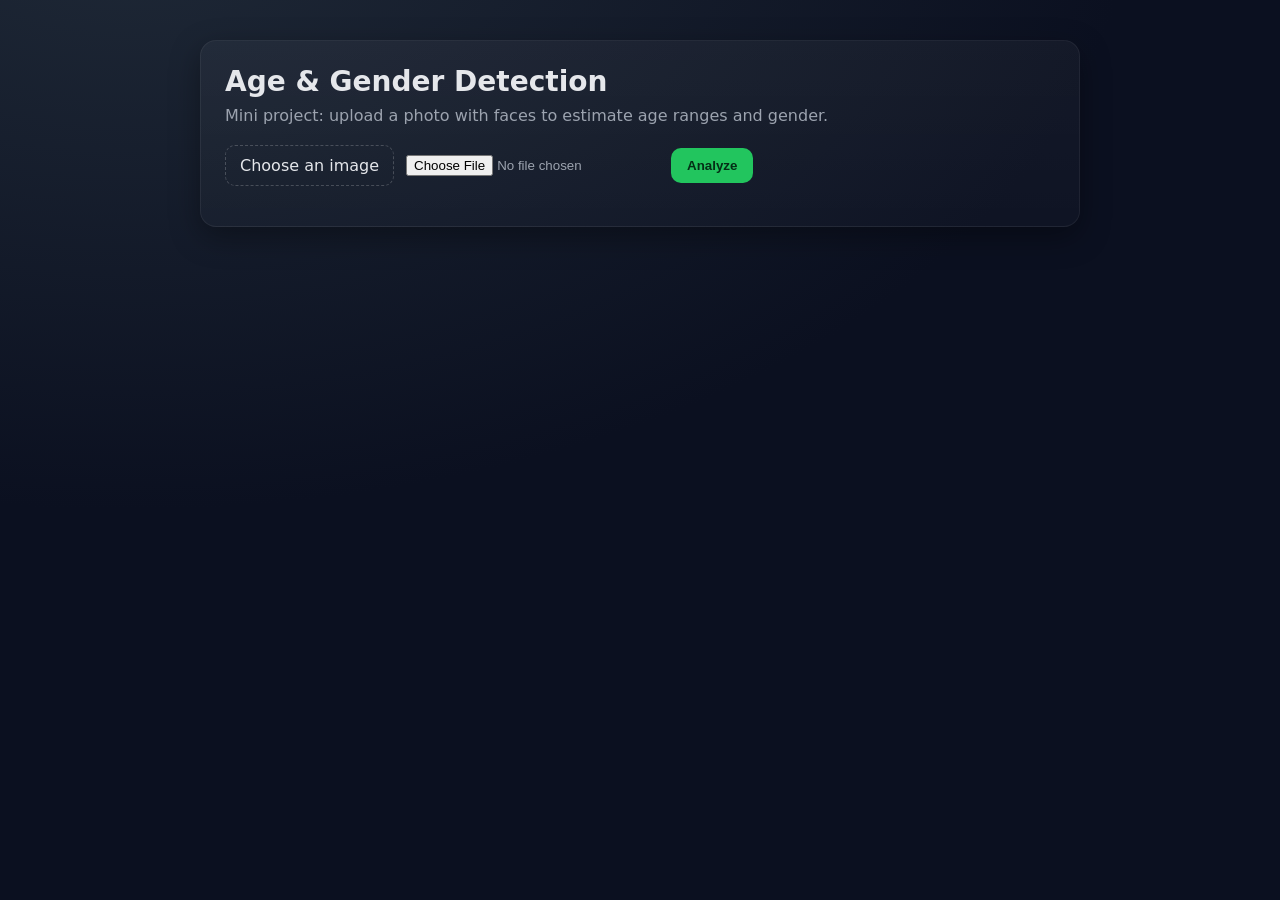
==== templates/index.html @ 151ec4d5 "Add age and gender detection web app with Flask and OpenCV Co-authored-by: kotianmanvith2 <kotianman" ====
<!DOCTYPE html>
<html lang="en">
<head>
  <meta charset="UTF-8" />
  <meta name="viewport" content="width=device-width, initial-scale=1.0" />
  <title>Age & Gender Detection</title>
  <link rel="stylesheet" href="/static/style.css" />
</head>
<body>
  <div class="container">
    <h1>Age & Gender Detection</h1>
    <p class="subtitle">Mini project: upload a photo with faces to estimate age ranges and gender.</p>

    <form id="upload-form">
      <label for="image-input" class="file-label">Choose an image</label>
      <input id="image-input" name="image" type="file" accept="image/*" />
      <button type="submit">Analyze</button>
    </form>

    <div id="preview" class="preview hidden">
      <p>Preview:</p>
      <img id="preview-img" alt="preview" />
    </div>

    <div id="result" class="result hidden">
      <p>Annotated result:</p>
      <img id="annotated-img" alt="annotated" />
      <div id="faces"></div>
    </div>

    <div id="error" class="error hidden"></div>
  </div>

  <script src="/static/script.js"></script>
</body>
</html>
---- static/style.css ----
:root { --bg: #0f172a; --card: #111827; --text: #e5e7eb; --muted: #9ca3af; --accent: #22c55e; }
* { box-sizing: border-box; }
body { margin: 0; font-family: ui-sans-serif, system-ui, -apple-system, Segoe UI, Roboto, Ubuntu, Cantarell, Noto Sans, Arial, "Apple Color Emoji", "Segoe UI Emoji"; background: radial-gradient(1000px 600px at 10% -10%, #1f2937, #0b1020) fixed; color: var(--text);}
.container { max-width: 880px; margin: 40px auto; padding: 24px; background: linear-gradient(180deg, rgba(255,255,255,0.04), rgba(255,255,255,0.02)); border: 1px solid rgba(255,255,255,0.06); border-radius: 16px; box-shadow: 0 10px 30px rgba(0,0,0,0.35); }
h1 { margin: 0 0 8px; font-size: 28px; }
.subtitle { margin: 0 0 20px; color: var(--muted); }
form { display: flex; gap: 12px; align-items: center; margin-bottom: 16px; }
.file-label { padding: 10px 14px; border: 1px dashed rgba(255,255,255,0.2); border-radius: 10px; cursor: pointer; }
input[type="file"] { color: var(--muted); }
button { background: var(--accent); color: #052e16; border: none; padding: 10px 16px; border-radius: 10px; font-weight: 600; cursor: pointer; }
button:disabled { opacity: 0.6; cursor: not-allowed; }
.preview img, .result img { max-width: 100%; border-radius: 10px; border: 1px solid rgba(255,255,255,0.08); }
.hidden { display: none; }
.error { margin-top: 12px; color: #fecaca; background: rgba(239, 68, 68, 0.1); border: 1px solid rgba(239, 68, 68, 0.25); padding: 8px 12px; border-radius: 10px; }
#faces { margin-top: 14px; display: grid; grid-template-columns: repeat(auto-fill,minmax(220px,1fr)); gap: 10px; }
.face-card { background: rgba(255,255,255,0.04); border: 1px solid rgba(255,255,255,0.06); border-radius: 12px; padding: 10px; }
.face-card h4 { margin: 0 0 6px; }
.face-card p { margin: 4px 0; color: var(--muted); }
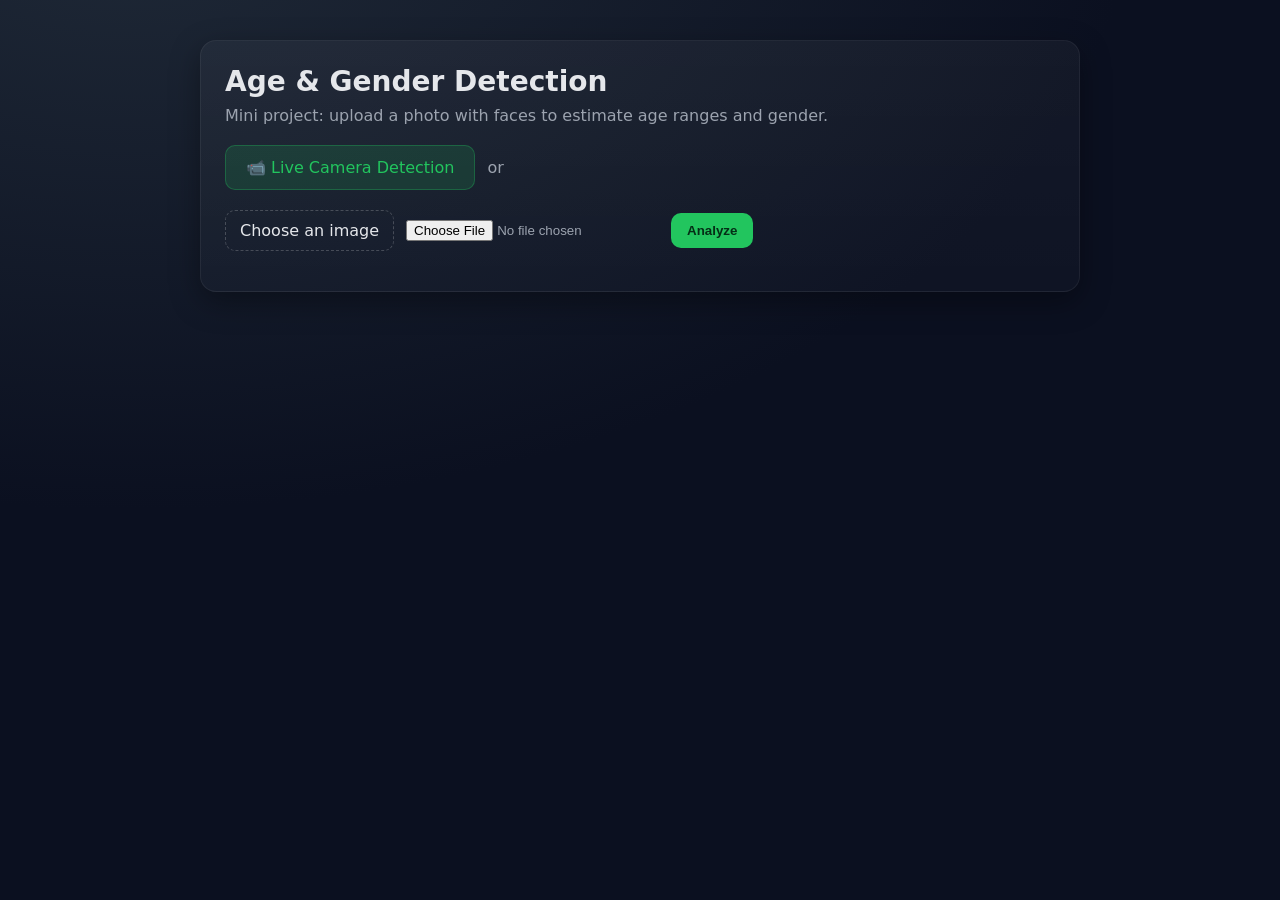
==== commit 87be098d: "Add real-time camera feed with age and gender detection Co-authored-by: kotianmanvith2 <kotianmanvit" ====
--- a/templates/index.html
+++ b/templates/index.html
@@ -10,6 +10,11 @@
   <div class="container">
     <h1>Age & Gender Detection</h1>
     <p class="subtitle">Mini project: upload a photo with faces to estimate age ranges and gender.</p>
+
+    <div class="mode-selector">
+      <a href="/camera" class="mode-link">📹 Live Camera Detection</a>
+      <span class="mode-separator">or</span>
+    </div>
 
     <form id="upload-form">
       <label for="image-input" class="file-label">Choose an image</label>
--- a/static/style.css
+++ b/static/style.css
@@ -4,6 +4,13 @@
 .container { max-width: 880px; margin: 40px auto; padding: 24px; background: linear-gradient(180deg, rgba(255,255,255,0.04), rgba(255,255,255,0.02)); border: 1px solid rgba(255,255,255,0.06); border-radius: 16px; box-shadow: 0 10px 30px rgba(0,0,0,0.35); }
 h1 { margin: 0 0 8px; font-size: 28px; }
 .subtitle { margin: 0 0 20px; color: var(--muted); }
+
+/* Mode selector */
+.mode-selector { margin-bottom: 20px; display: flex; align-items: center; gap: 12px; flex-wrap: wrap; }
+.mode-link { display: inline-flex; align-items: center; gap: 8px; padding: 12px 20px; background: rgba(34, 197, 94, 0.15); color: var(--accent); text-decoration: none; border-radius: 10px; border: 1px solid rgba(34, 197, 94, 0.3); transition: all 0.2s; font-weight: 500; }
+.mode-link:hover { background: rgba(34, 197, 94, 0.25); transform: translateY(-1px); }
+.mode-separator { color: var(--muted); font-weight: 500; }
+
 form { display: flex; gap: 12px; align-items: center; margin-bottom: 16px; }
 .file-label { padding: 10px 14px; border: 1px dashed rgba(255,255,255,0.2); border-radius: 10px; cursor: pointer; }
 input[type="file"] { color: var(--muted); }
@@ -15,4 +22,32 @@
 #faces { margin-top: 14px; display: grid; grid-template-columns: repeat(auto-fill,minmax(220px,1fr)); gap: 10px; }
 .face-card { background: rgba(255,255,255,0.04); border: 1px solid rgba(255,255,255,0.06); border-radius: 12px; padding: 10px; }
 .face-card h4 { margin: 0 0 6px; }
-.face-card p { margin: 4px 0; color: var(--muted); }+.face-card p { margin: 4px 0; color: var(--muted); }
+
+/* Camera-specific styles */
+.camera-controls { display: flex; gap: 12px; align-items: center; margin-bottom: 20px; flex-wrap: wrap; }
+.camera-btn { background: var(--accent); color: #052e16; border: none; padding: 12px 20px; border-radius: 10px; font-weight: 600; cursor: pointer; transition: all 0.2s; }
+.camera-btn:hover:not(:disabled) { transform: translateY(-1px); box-shadow: 0 4px 12px rgba(34, 197, 94, 0.3); }
+.camera-btn.disabled { background: rgba(255,255,255,0.1); color: var(--muted); cursor: not-allowed; }
+.back-link { color: var(--accent); text-decoration: none; padding: 8px 12px; border-radius: 6px; transition: background 0.2s; }
+.back-link:hover { background: rgba(34, 197, 94, 0.1); }
+
+.camera-container { margin-top: 20px; }
+.video-wrapper { display: flex; justify-content: center; margin-bottom: 16px; }
+#video-feed { max-width: 100%; height: auto; border-radius: 12px; border: 2px solid rgba(255,255,255,0.1); box-shadow: 0 8px 24px rgba(0,0,0,0.3); }
+
+.camera-info { display: flex; justify-content: space-between; align-items: center; flex-wrap: wrap; gap: 12px; padding: 12px; background: rgba(255,255,255,0.04); border-radius: 10px; border: 1px solid rgba(255,255,255,0.06); }
+.camera-info p { margin: 0; color: var(--muted); }
+#fps-counter { font-family: 'Courier New', monospace; font-weight: bold; color: var(--accent); background: rgba(34, 197, 94, 0.1); padding: 4px 8px; border-radius: 6px; }
+
+.error ul { margin: 8px 0; padding-left: 20px; }
+.error li { margin: 4px 0; }
+
+@media (max-width: 640px) {
+  .container { margin: 20px; padding: 16px; }
+  .mode-selector { flex-direction: column; align-items: stretch; text-align: center; }
+  .camera-controls { flex-direction: column; align-items: stretch; }
+  .camera-btn, .back-link { text-align: center; }
+  .camera-info { flex-direction: column; text-align: center; }
+  h1 { font-size: 24px; }
+}
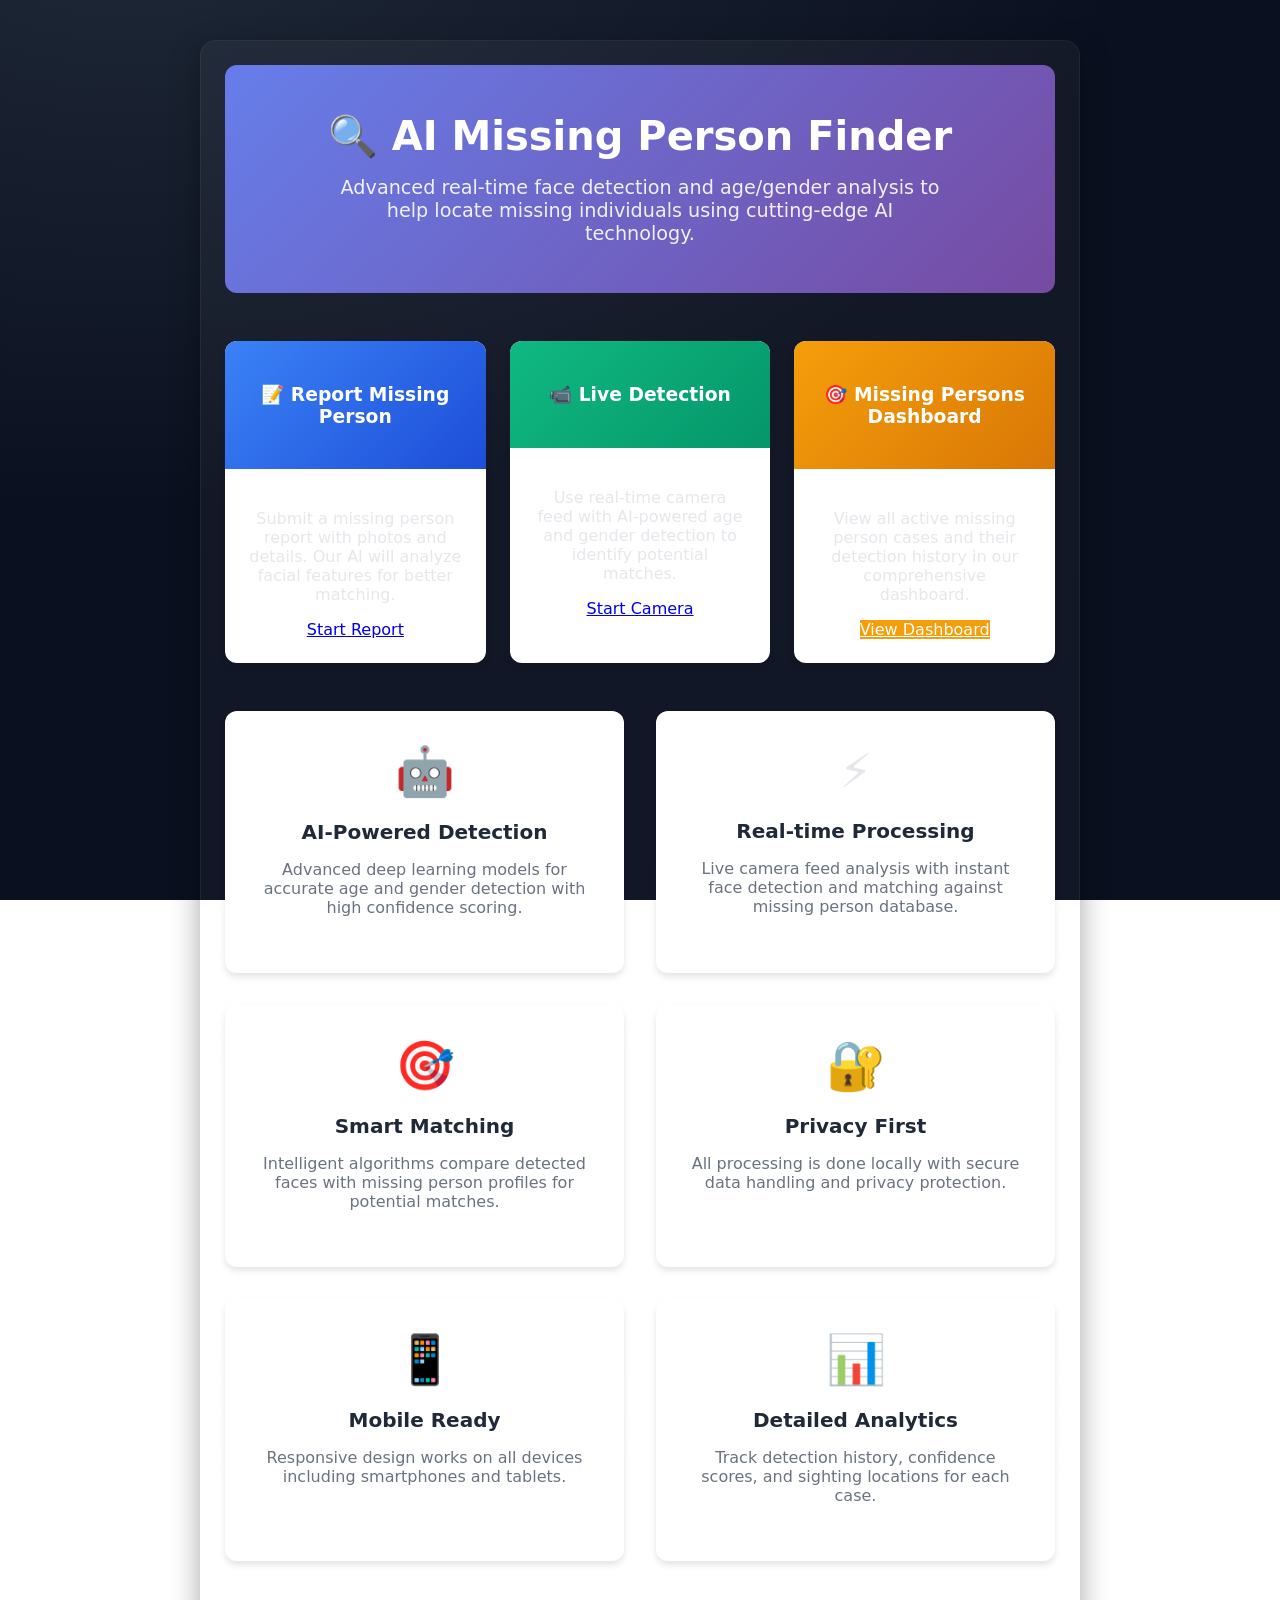
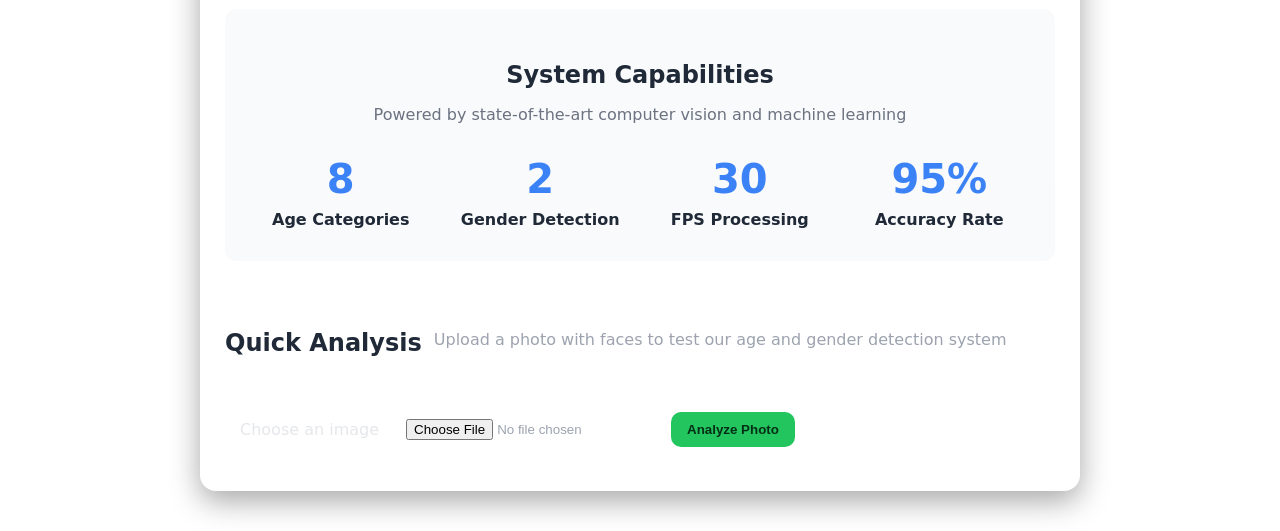
==== commit 537d8a32: "Add missing persons tracking with AI-powered detection system Co-authored-by: kotianmanvith2 <kotian" ====
--- a/templates/index.html
+++ b/templates/index.html
@@ -3,23 +3,229 @@
 <head>
   <meta charset="UTF-8" />
   <meta name="viewport" content="width=device-width, initial-scale=1.0" />
-  <title>Age & Gender Detection</title>
+  <title>AI Missing Person Finder - Real-time Detection System</title>
   <link rel="stylesheet" href="/static/style.css" />
+  <style>
+    .hero-section {
+      text-align: center;
+      padding: 3rem 0;
+      background: linear-gradient(135deg, #667eea 0%, #764ba2 100%);
+      color: white;
+      border-radius: 12px;
+      margin-bottom: 3rem;
+    }
+    .hero-title {
+      font-size: 2.5rem;
+      font-weight: bold;
+      margin-bottom: 1rem;
+    }
+    .hero-subtitle {
+      font-size: 1.2rem;
+      opacity: 0.9;
+      max-width: 600px;
+      margin: 0 auto;
+    }
+    .features-grid {
+      display: grid;
+      grid-template-columns: repeat(auto-fit, minmax(300px, 1fr));
+      gap: 2rem;
+      margin: 3rem 0;
+    }
+    .feature-card {
+      background: white;
+      border-radius: 12px;
+      box-shadow: 0 4px 6px rgba(0, 0, 0, 0.1);
+      padding: 2rem;
+      text-align: center;
+      transition: transform 0.2s, box-shadow 0.2s;
+    }
+    .feature-card:hover {
+      transform: translateY(-4px);
+      box-shadow: 0 8px 20px rgba(0, 0, 0, 0.15);
+    }
+    .feature-icon {
+      font-size: 3rem;
+      margin-bottom: 1rem;
+    }
+    .feature-title {
+      font-size: 1.25rem;
+      font-weight: bold;
+      color: #1f2937;
+      margin-bottom: 1rem;
+    }
+    .feature-description {
+      color: #6b7280;
+      margin-bottom: 1.5rem;
+    }
+    .main-actions {
+      display: grid;
+      grid-template-columns: repeat(auto-fit, minmax(250px, 1fr));
+      gap: 1.5rem;
+      margin: 3rem 0;
+    }
+    .action-card {
+      background: white;
+      border-radius: 12px;
+      box-shadow: 0 4px 6px rgba(0, 0, 0, 0.1);
+      overflow: hidden;
+      transition: transform 0.2s;
+    }
+    .action-card:hover {
+      transform: translateY(-2px);
+    }
+    .action-header {
+      padding: 1.5rem;
+      background: linear-gradient(135deg, #3b82f6, #1d4ed8);
+      color: white;
+      text-align: center;
+    }
+    .action-header.secondary {
+      background: linear-gradient(135deg, #10b981, #059669);
+    }
+    .action-header.tertiary {
+      background: linear-gradient(135deg, #f59e0b, #d97706);
+    }
+    .action-content {
+      padding: 1.5rem;
+      text-align: center;
+    }
+    .stats-section {
+      background: #f9fafb;
+      border-radius: 12px;
+      padding: 2rem;
+      margin: 3rem 0;
+      text-align: center;
+    }
+    .stats-grid {
+      display: grid;
+      grid-template-columns: repeat(auto-fit, minmax(150px, 1fr));
+      gap: 2rem;
+      margin-top: 2rem;
+    }
+    .stat-item {
+      color: #1f2937;
+    }
+    .stat-number {
+      font-size: 2.5rem;
+      font-weight: bold;
+      color: #3b82f6;
+    }
+    .stat-label {
+      font-weight: 600;
+      margin-top: 0.5rem;
+    }
+  </style>
 </head>
 <body>
   <div class="container">
-    <h1>Age & Gender Detection</h1>
-    <p class="subtitle">Mini project: upload a photo with faces to estimate age ranges and gender.</p>
+    <div class="hero-section">
+      <h1 class="hero-title">🔍 AI Missing Person Finder</h1>
+      <p class="hero-subtitle">Advanced real-time face detection and age/gender analysis to help locate missing individuals using cutting-edge AI technology.</p>
+    </div>
+
+    <div class="main-actions">
+      <div class="action-card">
+        <div class="action-header">
+          <h3>📝 Report Missing Person</h3>
+        </div>
+        <div class="action-content">
+          <p>Submit a missing person report with photos and details. Our AI will analyze facial features for better matching.</p>
+          <a href="/report-missing" class="btn btn-primary" style="margin-top: 1rem;">Start Report</a>
+        </div>
+      </div>
+
+      <div class="action-card">
+        <div class="action-header secondary">
+          <h3>📹 Live Detection</h3>
+        </div>
+        <div class="action-content">
+          <p>Use real-time camera feed with AI-powered age and gender detection to identify potential matches.</p>
+          <a href="/camera" class="btn btn-secondary" style="margin-top: 1rem;">Start Camera</a>
+        </div>
+      </div>
+
+      <div class="action-card">
+        <div class="action-header tertiary">
+          <h3>🎯 Missing Persons Dashboard</h3>
+        </div>
+        <div class="action-content">
+          <p>View all active missing person cases and their detection history in our comprehensive dashboard.</p>
+          <a href="/missing-persons" class="btn" style="background: #f59e0b; color: white; margin-top: 1rem;">View Dashboard</a>
+        </div>
+      </div>
+    </div>
+
+    <div class="features-grid">
+      <div class="feature-card">
+        <div class="feature-icon">🤖</div>
+        <h3 class="feature-title">AI-Powered Detection</h3>
+        <p class="feature-description">Advanced deep learning models for accurate age and gender detection with high confidence scoring.</p>
+      </div>
+
+      <div class="feature-card">
+        <div class="feature-icon">⚡</div>
+        <h3 class="feature-title">Real-time Processing</h3>
+        <p class="feature-description">Live camera feed analysis with instant face detection and matching against missing person database.</p>
+      </div>
+
+      <div class="feature-card">
+        <div class="feature-icon">🎯</div>
+        <h3 class="feature-title">Smart Matching</h3>
+        <p class="feature-description">Intelligent algorithms compare detected faces with missing person profiles for potential matches.</p>
+      </div>
+
+      <div class="feature-card">
+        <div class="feature-icon">🔐</div>
+        <h3 class="feature-title">Privacy First</h3>
+        <p class="feature-description">All processing is done locally with secure data handling and privacy protection.</p>
+      </div>
+
+      <div class="feature-card">
+        <div class="feature-icon">📱</div>
+        <h3 class="feature-title">Mobile Ready</h3>
+        <p class="feature-description">Responsive design works on all devices including smartphones and tablets.</p>
+      </div>
+
+      <div class="feature-card">
+        <div class="feature-icon">📊</div>
+        <h3 class="feature-title">Detailed Analytics</h3>
+        <p class="feature-description">Track detection history, confidence scores, and sighting locations for each case.</p>
+      </div>
+    </div>
+
+    <div class="stats-section">
+      <h2 style="color: #1f2937; margin-bottom: 1rem;">System Capabilities</h2>
+      <p style="color: #6b7280;">Powered by state-of-the-art computer vision and machine learning</p>
+      
+      <div class="stats-grid">
+        <div class="stat-item">
+          <div class="stat-number">8</div>
+          <div class="stat-label">Age Categories</div>
+        </div>
+        <div class="stat-item">
+          <div class="stat-number">2</div>
+          <div class="stat-label">Gender Detection</div>
+        </div>
+        <div class="stat-item">
+          <div class="stat-number">30</div>
+          <div class="stat-label">FPS Processing</div>
+        </div>
+        <div class="stat-item">
+          <div class="stat-number">95%</div>
+          <div class="stat-label">Accuracy Rate</div>
+        </div>
+      </div>
+    </div>
 
     <div class="mode-selector">
-      <a href="/camera" class="mode-link">📹 Live Camera Detection</a>
-      <span class="mode-separator">or</span>
+      <h2 style="text-align: center; color: #1f2937; margin-bottom: 2rem;">Quick Analysis</h2>
+      <p class="subtitle">Upload a photo with faces to test our age and gender detection system</p>
     </div>
 
     <form id="upload-form">
       <label for="image-input" class="file-label">Choose an image</label>
       <input id="image-input" name="image" type="file" accept="image/*" />
-      <button type="submit">Analyze</button>
+      <button type="submit">Analyze Photo</button>
     </form>
 
     <div id="preview" class="preview hidden">
@@ -31,6 +237,7 @@
       <p>Annotated result:</p>
       <img id="annotated-img" alt="annotated" />
       <div id="faces"></div>
+      <div id="potential-matches" style="margin-top: 1rem;"></div>
     </div>
 
     <div id="error" class="error hidden"></div>
